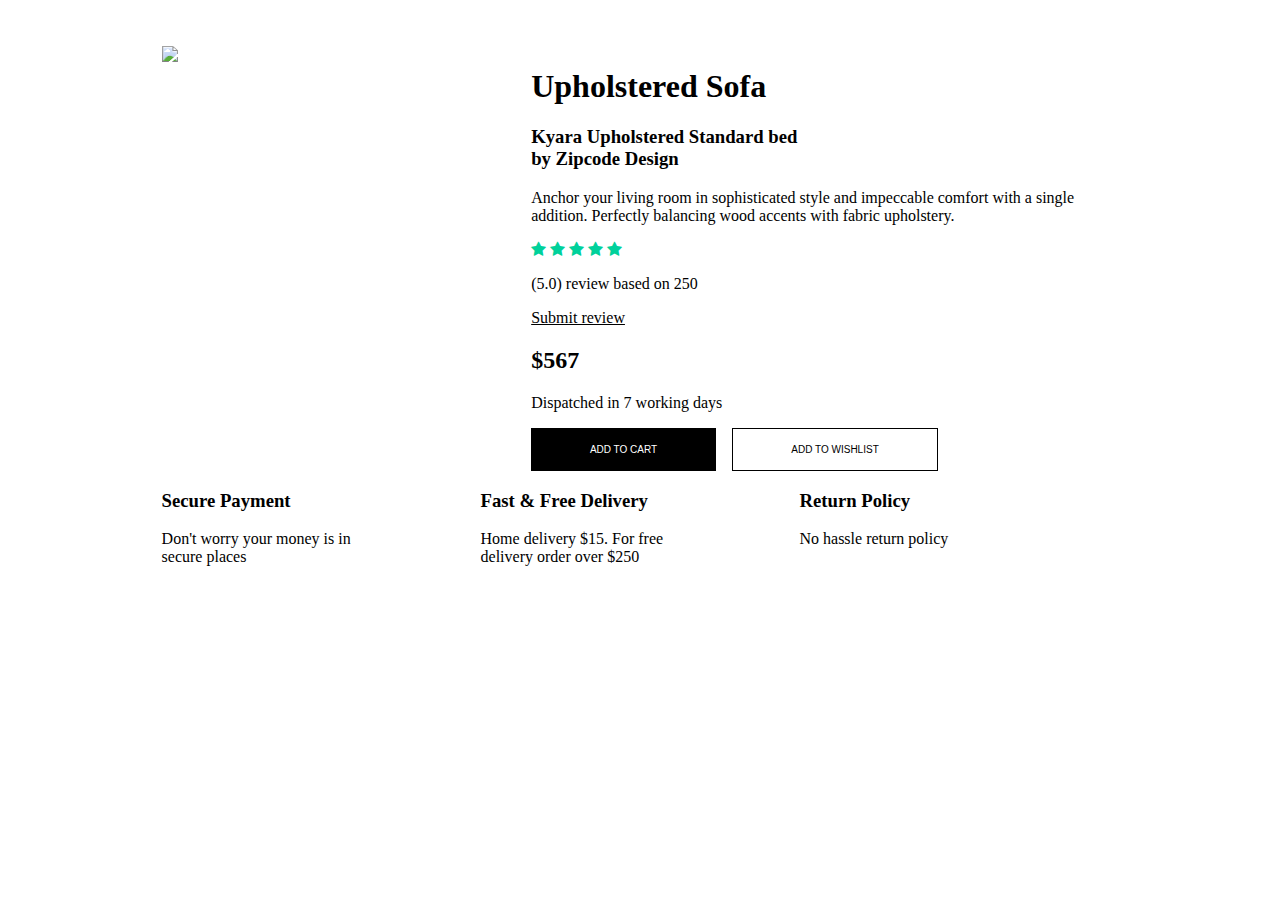
==== Landing.html @ 80161d07 "init" ====
<!DOCTYPE html>
<html lang="en">
<head>
    <meta charset="UTF-8">
    <meta http-equiv="X-UA-Compatible" content="IE=edge">
    <meta name="viewport" content="width=device-width, initial-scale=1.0">
    <title>Skynox</title>
    <link rel="stylesheet" href="Landing.css">
    <link rel="stylesheet" href="https://cdnjs.cloudflare.com/ajax/libs/font-awesome/4.7.0/css/font-awesome.min.css">
</head>
<body>
    <div class="item">
        <img class="sofa" src="https://www.costco.co.uk/medias/sys_master/images/hff/hdf/15782930874398.jpg"/>
        <div class="details">
            <h1>Upholstered Sofa</h1>
            <h3>Kyara Upholstered Standard bed <br/>by Zipcode Design</h3>
            <p>Anchor your living room in sophisticated style and impeccable comfort with a single addition. Perfectly balancing wood accents with fabric upholstery.</p>
            <span class="fa fa-star checked"></span>
            <span class="fa fa-star checked"></span>
            <span class="fa fa-star checked"></span>
            <span class="fa fa-star checked"></span>
            <span class="fa fa-star checked"></span>
            <p>(5.0) review based on 250</p>
            <a href="">Submit review</a>
            <h2>$567</h2>
            <p>Dispatched in 7 working days</p>
            <div>
                <button class="cart">ADD TO CART</button>
                <button  class="wishlist">ADD TO WISHLIST</button>
            </div>
        </div>
    </div>
    <div class="footer">
        <div class="footer_content">
            <h3>Secure Payment</h3>
            <p>Don't worry your money is in secure places </p>
        </div>
        <div class="footer_content">
            <h3>Fast & Free Delivery</h3>
            <p>Home delivery $15. For free delivery order over $250</p>
        </div>
        <div class="footer_content">
            <h3>Return Policy</h3>
            <p>No hassle return policy</p>
        </div>

    </div>
</body>
</html>
---- Landing.css ----
body {
  padding: 3% 12%;
}
a {
  color: black;
}
button {
  font-size: x-small;
  margin-right: 2%;
}
.item {
  display: flex;
  flex-flow: row;
}
.sofa {
  width: 500px;
}
.details {
  padding-left: 7%;
}
.checked {
  color: #00d19b;
}
.cart {
  background-color: black;
  color: white;
  border: 0;
  padding: 16px 10%;
}
.wishlist {
  background-color: white;
  border-radius: 0;
  border: 1px solid black;
  padding: 15px 10%;
}
.footer {
  display: flex;
  flex-flow: row;
  justify-content: space-between;
}
.footer_content {
  width: 350px;
  padding-right: 12%;
}
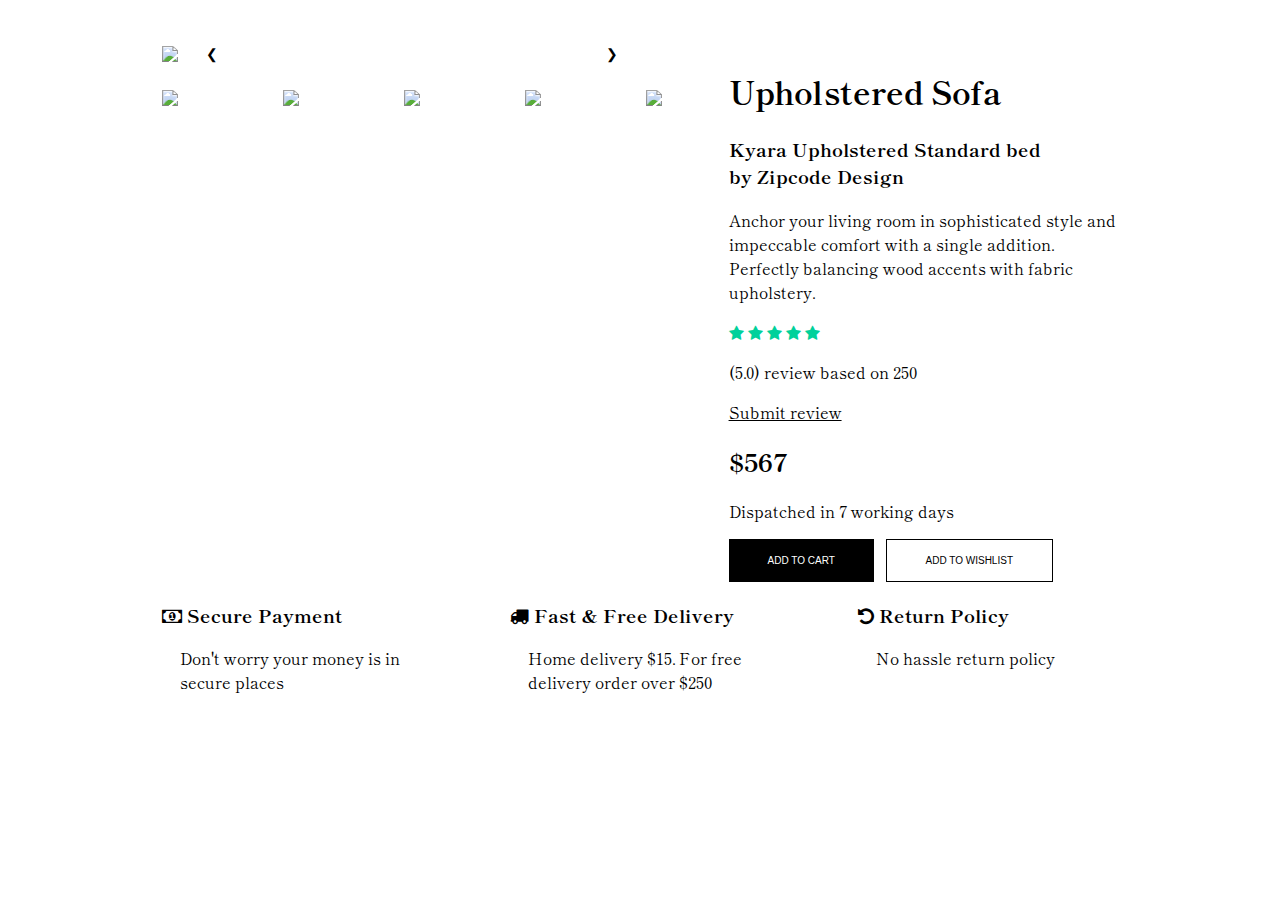
==== commit a35876d7: "Add image carousel" ====
--- a/Landing.html
+++ b/Landing.html
@@ -7,10 +7,50 @@
     <title>Skynox</title>
     <link rel="stylesheet" href="Landing.css">
     <link rel="stylesheet" href="https://cdnjs.cloudflare.com/ajax/libs/font-awesome/4.7.0/css/font-awesome.min.css">
+    <link rel="preconnect" href="https://fonts.gstatic.com">
+    <link href="https://fonts.googleapis.com/css2?family=Shippori+Mincho+B1&display=swap" rel="stylesheet">
+
 </head>
 <body>
     <div class="item">
-        <img class="sofa" src="https://www.costco.co.uk/medias/sys_master/images/hff/hdf/15782930874398.jpg"/>
+        <div class="image">
+            <div class="carousel">
+                <img class="Slides" src="https://www.danielstores.co.uk/images/ashwood-designs-maison-corner-sofa-p351-848_image.jpg" style="width:100%">
+                <img class="Slides" src="https://images-na.ssl-images-amazon.com/images/I/7173g5rSwAL._SX425_.jpg" style="width:100%">
+                <img class="Slides" src="https://images-na.ssl-images-amazon.com/images/I/71vkir3wegL._SL1100_.jpg" style="width:100%">
+                <img class="Slides" src="https://f1af951e8abcbc4c70b9-9997fa854afcb64e87870c0f4e867f1d.lmsin.net/1000006470435-1000006470434_01-750-1.jpg" style="width:100%">
+                <img class="Slides" src="https://damroindia.com/media/catalog/product/cache/6/image/1200x1200/2436cecc84406ef509b9625574f21c9d/1/_/1_2_4.png" style="width:100%">
+                <button class="navigate left" onclick="plusDivs(-1)">&#10094;</button>
+                <button class="navigate right" onclick="plusDivs(1)">&#10095;</button>
+                <script>
+                    var slideIndex = 1;
+                    showDivs(slideIndex);
+
+                    function plusDivs(n) {
+                        showDivs(slideIndex += n);
+                    }
+                    
+                    function showDivs(n) {
+                        var i;
+                        var x = document.getElementsByClassName("Slides");
+                        if (n > x.length) {slideIndex = 1}
+                        if (n < 1) {slideIndex = x.length}
+                        for (i = 0; i < x.length; i++) {
+                            x[i].style.display = "none";  
+                        }
+                        x[slideIndex-1].style.display = "block";  
+                    }
+                </script>
+            </div>
+            <div class="sofa">
+                <img style="width: 80px;" src="https://www.danielstores.co.uk/images/ashwood-designs-maison-corner-sofa-p351-848_image.jpg" >
+                <img style="width: 80px;" src="https://images-na.ssl-images-amazon.com/images/I/7173g5rSwAL._SX425_.jpg" >
+                <img style="width: 80px;" src="https://images-na.ssl-images-amazon.com/images/I/71vkir3wegL._SL1100_.jpg" >
+                <img style="width: 80px;" src="https://f1af951e8abcbc4c70b9-9997fa854afcb64e87870c0f4e867f1d.lmsin.net/1000006470435-1000006470434_01-750-1.jpg" >
+                <img style="width: 80px;" src="https://damroindia.com/media/catalog/product/cache/6/image/1200x1200/2436cecc84406ef509b9625574f21c9d/1/_/1_2_4.png" >
+            </div>
+        </div>
+        <!-- <img class="sofa" src="https://www.costco.co.uk/medias/sys_master/images/hff/hdf/15782930874398.jpg"/> -->
         <div class="details">
             <h1>Upholstered Sofa</h1>
             <h3>Kyara Upholstered Standard bed <br/>by Zipcode Design</h3>
@@ -32,16 +72,23 @@
     </div>
     <div class="footer">
         <div class="footer_content">
-            <h3>Secure Payment</h3>
-            <p>Don't worry your money is in secure places </p>
+            <h3>
+                <i class="fa fa-money"></i>
+                Secure Payment</h3>
+            <p style="padding: 0 18px;">Don't worry your money is in secure places </p>
         </div>
         <div class="footer_content">
-            <h3>Fast & Free Delivery</h3>
-            <p>Home delivery $15. For free delivery order over $250</p>
+            <h3>
+                <i class="fa fa-truck"></i>
+                Fast & Free Delivery</h3>
+            <p style="padding: 0 18px;">Home delivery $15. For free delivery order over $250</p>
         </div>
         <div class="footer_content">
-            <h3>Return Policy</h3>
-            <p>No hassle return policy</p>
+            <h3>
+                <i class="fa fa-undo"></i>
+                Return Policy
+            </h3>
+            <p style="padding: 0 18px;">No hassle return policy</p>
         </div>
 
     </div>
--- a/Landing.css
+++ b/Landing.css
@@ -1,33 +1,61 @@
 body {
   padding: 3% 12%;
+  font-family: "Shippori Mincho B1", serif;
 }
 a {
   color: black;
-}
-button {
-  font-size: x-small;
-  margin-right: 2%;
 }
 .item {
   display: flex;
   flex-flow: row;
 }
+.image {
+  flex-direction: column;
+}
+.carousel {
+  position: relative;
+  width: 500px;
+}
 .sofa {
-  width: 500px;
+  margin: 5% 0;
+  text-align-last: justify;
+}
+.navigate {
+  position: absolute;
+  top: 50%;
+  background-color: white;
+  font-size: 14px;
+  padding: 6px 12px;
+  border: none;
+  cursor: pointer;
+  border-radius: 50%;
+}
+.left {
+  left: 10%;
+  transform: translate(-50%, -50%);
+}
+.right {
+  left: 90%;
+  transform: translate(-50%, -50%);
 }
 .details {
   padding-left: 7%;
+  max-width: 500px;
 }
 .checked {
   color: #00d19b;
 }
 .cart {
+  margin-right: 2%;
+  font-size: x-small;
   background-color: black;
   color: white;
   border: 0;
   padding: 16px 10%;
 }
 .wishlist {
+  font-size: x-small;
+  margin-right: 2%;
   background-color: white;
   border-radius: 0;
   border: 1px solid black;
@@ -39,6 +67,13 @@
   justify-content: space-between;
 }
 .footer_content {
-  width: 350px;
-  padding-right: 12%;
+  width: 260px;
+  margin-right: 0%;
 }
+
+@media only screen and (min-width: 1440px) {
+  .footer_content {
+    width: 360px;
+    margin-right: 9%;
+  }
+}
